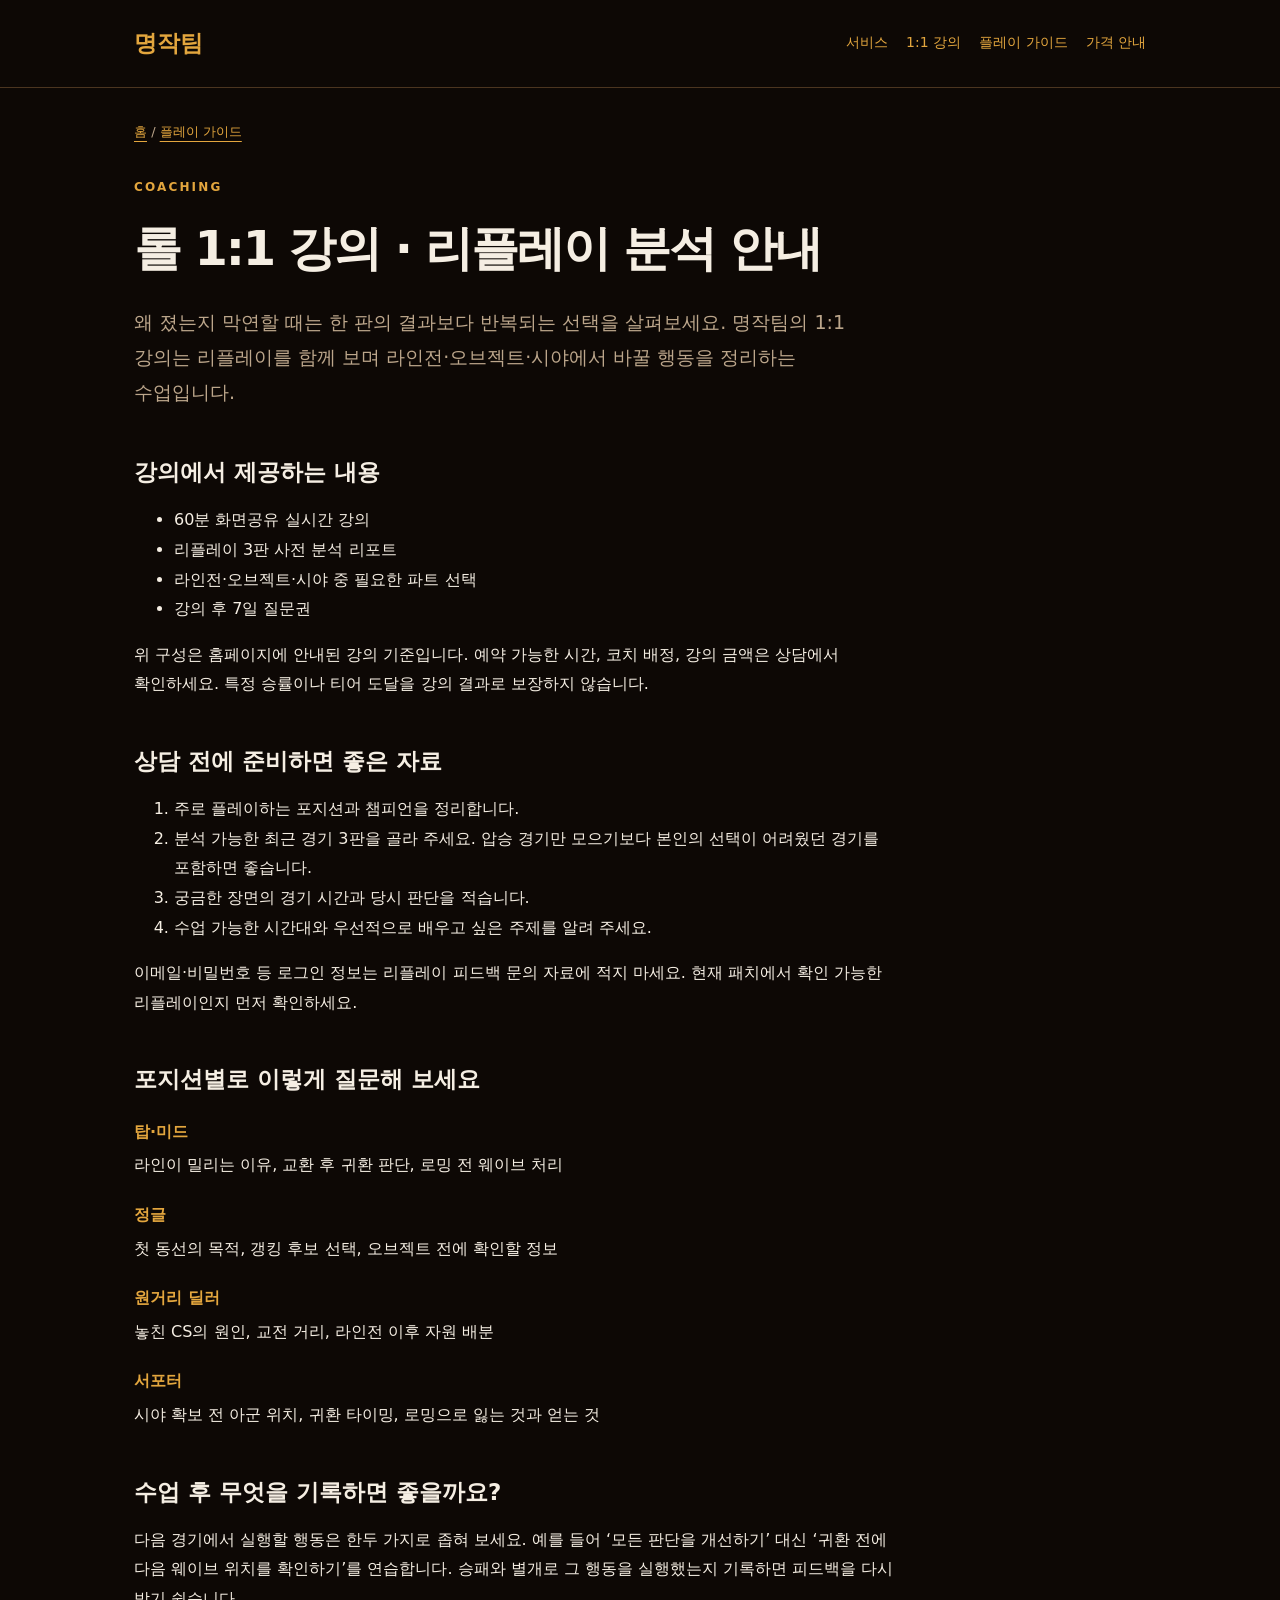
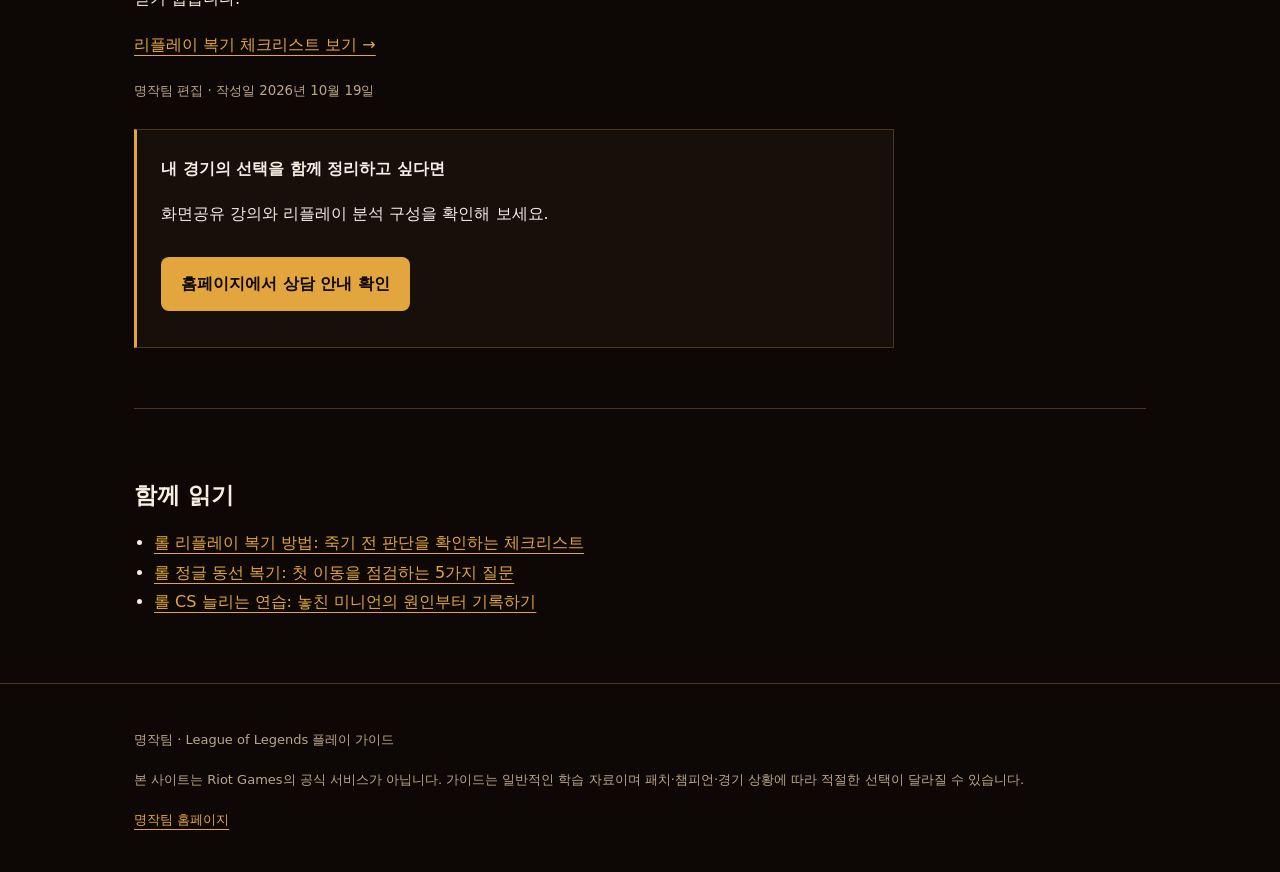
==== coaching/index.html @ a3a7dc5f "Add search verification, learning guides and social sharing metadata" ====
<!doctype html><html lang="ko"><head><meta charset="utf-8"><meta name="viewport" content="width=device-width,initial-scale=1"><title>롤 1:1 강의 · 리플레이 분석 안내 | 명작팀</title><meta name="description" content="명작팀의 60분 화면공유 강의와 리플레이 분석 방식, 수업 준비물, 포지션별 질문 방법을 확인하세요."><meta name="robots" content="index,follow,max-image-preview:large"><link rel="canonical" href="https://b38787-afk.github.io/lol-rank-landing/coaching/"><meta property="og:type" content="website"><meta property="og:locale" content="ko_KR"><meta property="og:site_name" content="명작팀"><meta property="og:title" content="롤 1:1 강의 · 리플레이 분석 안내 | 명작팀"><meta property="og:description" content="명작팀의 60분 화면공유 강의와 리플레이 분석 방식, 수업 준비물, 포지션별 질문 방법을 확인하세요."><meta property="og:url" content="https://b38787-afk.github.io/lol-rank-landing/coaching/"><meta property="og:image" content="https://b38787-afk.github.io/lol-rank-landing/assets/social-card.png"><meta property="og:image:width" content="1200"><meta property="og:image:height" content="630"><meta property="og:image:alt" content="명작팀 · 롤 랭크 서비스와 1:1 강의"><meta name="twitter:card" content="summary_large_image"><meta name="twitter:image" content="https://b38787-afk.github.io/lol-rank-landing/assets/social-card.png"><link rel="icon" href="https://b38787-afk.github.io/lol-rank-landing/assets/favicon.svg" type="image/svg+xml"><link rel="stylesheet" href="https://b38787-afk.github.io/lol-rank-landing/css/content.css"><script defer src="https://b38787-afk.github.io/lol-rank-landing/js/marketing-events.js"></script><script type="application/ld+json">{"@context":"https://schema.org","@type":"BreadcrumbList","itemListElement":[{"@type":"ListItem","position":1,"name":"명작팀","item":"https://b38787-afk.github.io/lol-rank-landing/"},{"@type":"ListItem","position":2,"name":"롤 1:1 강의 · 리플레이 분석 안내","item":"https://b38787-afk.github.io/lol-rank-landing/coaching/"}]}</script></head><body><header><div class="wrap"><a class="brand" href="https://b38787-afk.github.io/lol-rank-landing/">명작팀</a><nav aria-label="주 메뉴"><a href="https://b38787-afk.github.io/lol-rank-landing/#services">서비스</a><a href="https://b38787-afk.github.io/lol-rank-landing/coaching/">1:1 강의</a><a href="https://b38787-afk.github.io/lol-rank-landing/guides/">플레이 가이드</a><a href="https://b38787-afk.github.io/lol-rank-landing/#price">가격 안내</a></nav></div></header><main class="wrap"><p class="crumb"><a href="https://b38787-afk.github.io/lol-rank-landing/">홈</a> / <a href="https://b38787-afk.github.io/lol-rank-landing/guides/">플레이 가이드</a></p><article><p class="eyebrow">COACHING</p><h1>롤 1:1 강의 · 리플레이 분석 안내</h1>
<p class="lead">왜 졌는지 막연할 때는 한 판의 결과보다 반복되는 선택을 살펴보세요. 명작팀의 1:1 강의는 리플레이를 함께 보며 라인전·오브젝트·시야에서 바꿀 행동을 정리하는 수업입니다.</p>
<h2>강의에서 제공하는 내용</h2><ul><li>60분 화면공유 실시간 강의</li><li>리플레이 3판 사전 분석 리포트</li><li>라인전·오브젝트·시야 중 필요한 파트 선택</li><li>강의 후 7일 질문권</li></ul><p>위 구성은 홈페이지에 안내된 강의 기준입니다. 예약 가능한 시간, 코치 배정, 강의 금액은 상담에서 확인하세요. 특정 승률이나 티어 도달을 강의 결과로 보장하지 않습니다.</p>
<h2>상담 전에 준비하면 좋은 자료</h2><ol><li>주로 플레이하는 포지션과 챔피언을 정리합니다.</li><li>분석 가능한 최근 경기 3판을 골라 주세요. 압승 경기만 모으기보다 본인의 선택이 어려웠던 경기를 포함하면 좋습니다.</li><li>궁금한 장면의 경기 시간과 당시 판단을 적습니다.</li><li>수업 가능한 시간대와 우선적으로 배우고 싶은 주제를 알려 주세요.</li></ol><p>이메일·비밀번호 등 로그인 정보는 리플레이 피드백 문의 자료에 적지 마세요. 현재 패치에서 확인 가능한 리플레이인지 먼저 확인하세요.</p>
<h2>포지션별로 이렇게 질문해 보세요</h2><dl><dt>탑·미드</dt><dd>라인이 밀리는 이유, 교환 후 귀환 판단, 로밍 전 웨이브 처리</dd><dt>정글</dt><dd>첫 동선의 목적, 갱킹 후보 선택, 오브젝트 전에 확인할 정보</dd><dt>원거리 딜러</dt><dd>놓친 CS의 원인, 교전 거리, 라인전 이후 자원 배분</dd><dt>서포터</dt><dd>시야 확보 전 아군 위치, 귀환 타이밍, 로밍으로 잃는 것과 얻는 것</dd></dl>
<h2>수업 후 무엇을 기록하면 좋을까요?</h2><p>다음 경기에서 실행할 행동은 한두 가지로 좁혀 보세요. 예를 들어 ‘모든 판단을 개선하기’ 대신 ‘귀환 전에 다음 웨이브 위치를 확인하기’를 연습합니다. 승패와 별개로 그 행동을 실행했는지 기록하면 피드백을 다시 받기 쉽습니다.</p><p><a href="../guides/replay-review/">리플레이 복기 체크리스트 보기 →</a></p><p><small>명작팀 편집 · 작성일 2026년 10월 19일</small></p><div class="note"><strong>내 경기의 선택을 함께 정리하고 싶다면</strong><p>화면공유 강의와 리플레이 분석 구성을 확인해 보세요.</p><a class="cta" href="https://b38787-afk.github.io/lol-rank-landing/#contact">홈페이지에서 상담 안내 확인</a></div></article><aside class="related" aria-label="관련 가이드"><h2>함께 읽기</h2><ul><li><a href="https://b38787-afk.github.io/lol-rank-landing/guides/replay-review/">롤 리플레이 복기 방법: 죽기 전 판단을 확인하는 체크리스트</a></li><li><a href="https://b38787-afk.github.io/lol-rank-landing/guides/jungle-pathing/">롤 정글 동선 복기: 첫 이동을 점검하는 5가지 질문</a></li><li><a href="https://b38787-afk.github.io/lol-rank-landing/guides/cs-practice/">롤 CS 늘리는 연습: 놓친 미니언의 원인부터 기록하기</a></li></ul></aside></main><footer><div class="wrap"><p>명작팀 · League of Legends 플레이 가이드</p><p>본 사이트는 Riot Games의 공식 서비스가 아닙니다. 가이드는 일반적인 학습 자료이며 패치·챔피언·경기 상황에 따라 적절한 선택이 달라질 수 있습니다.</p><a href="https://b38787-afk.github.io/lol-rank-landing/">명작팀 홈페이지</a></div></footer></body></html>
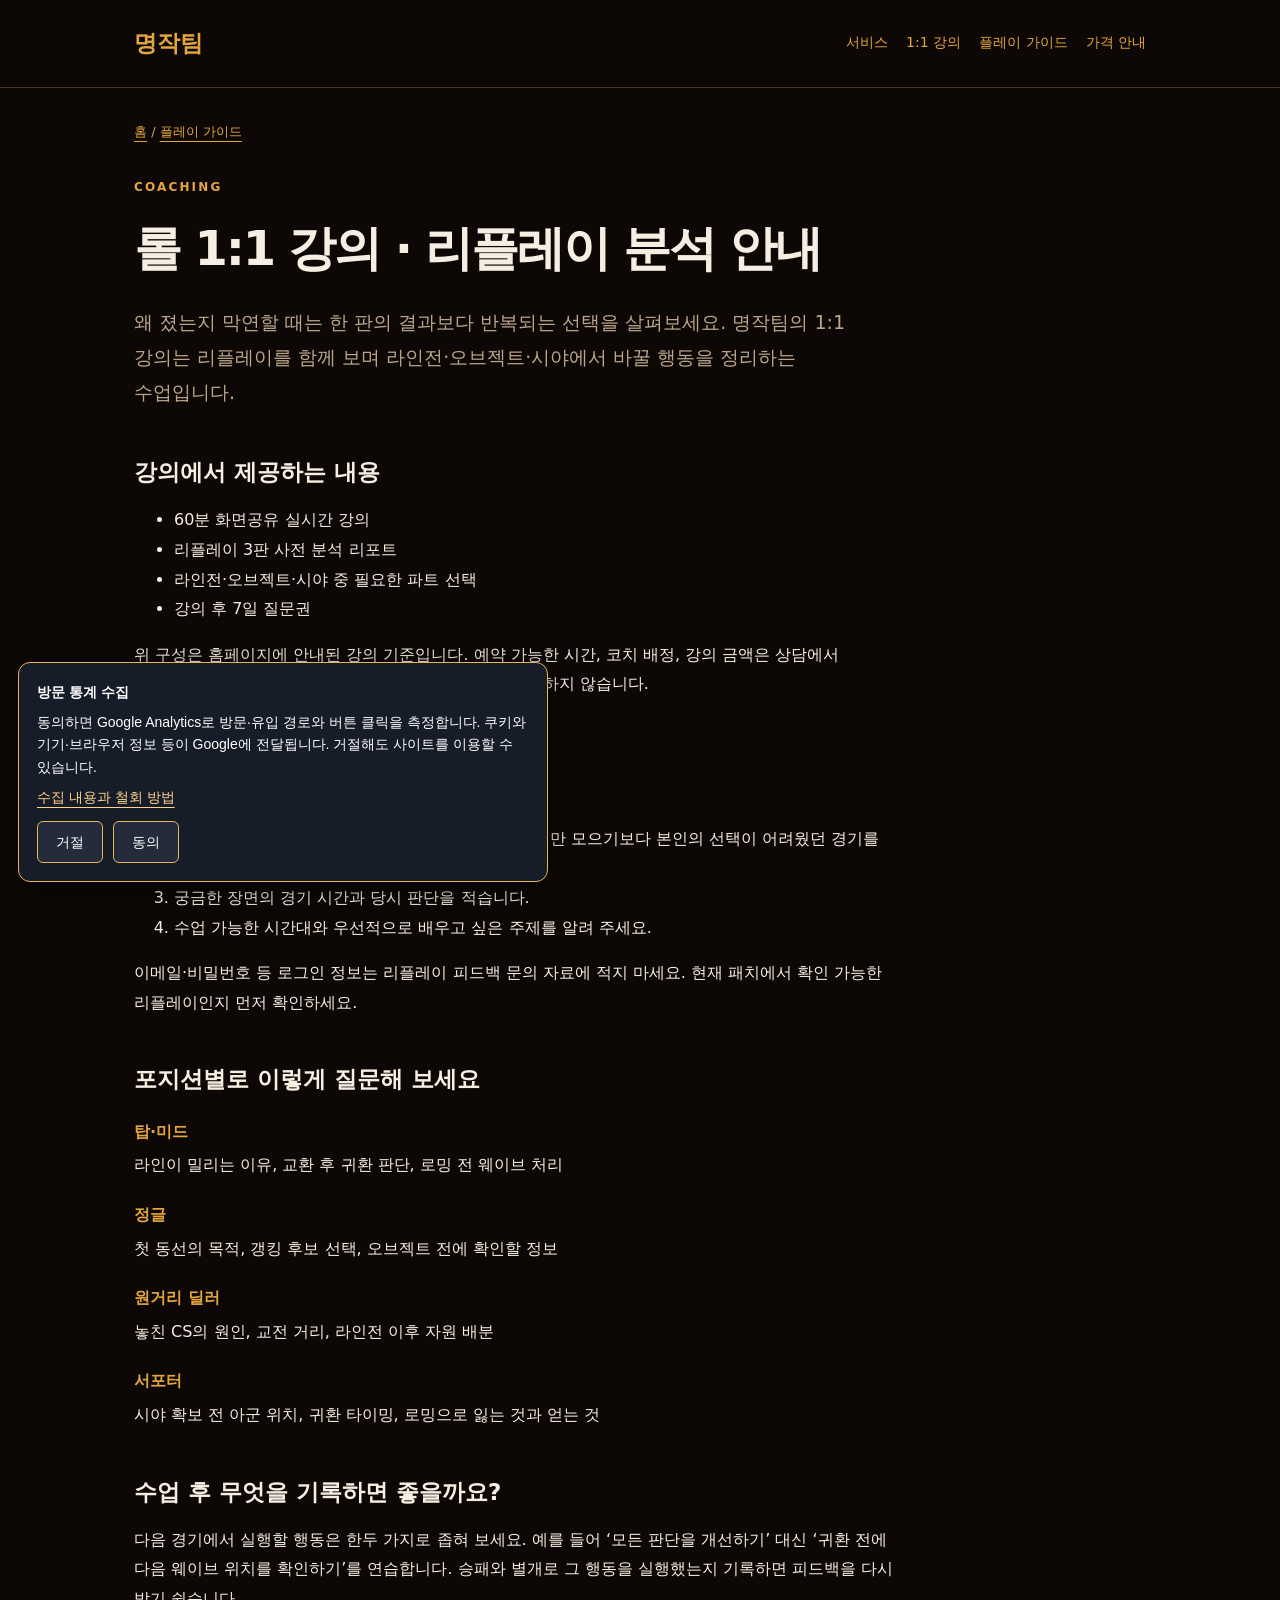
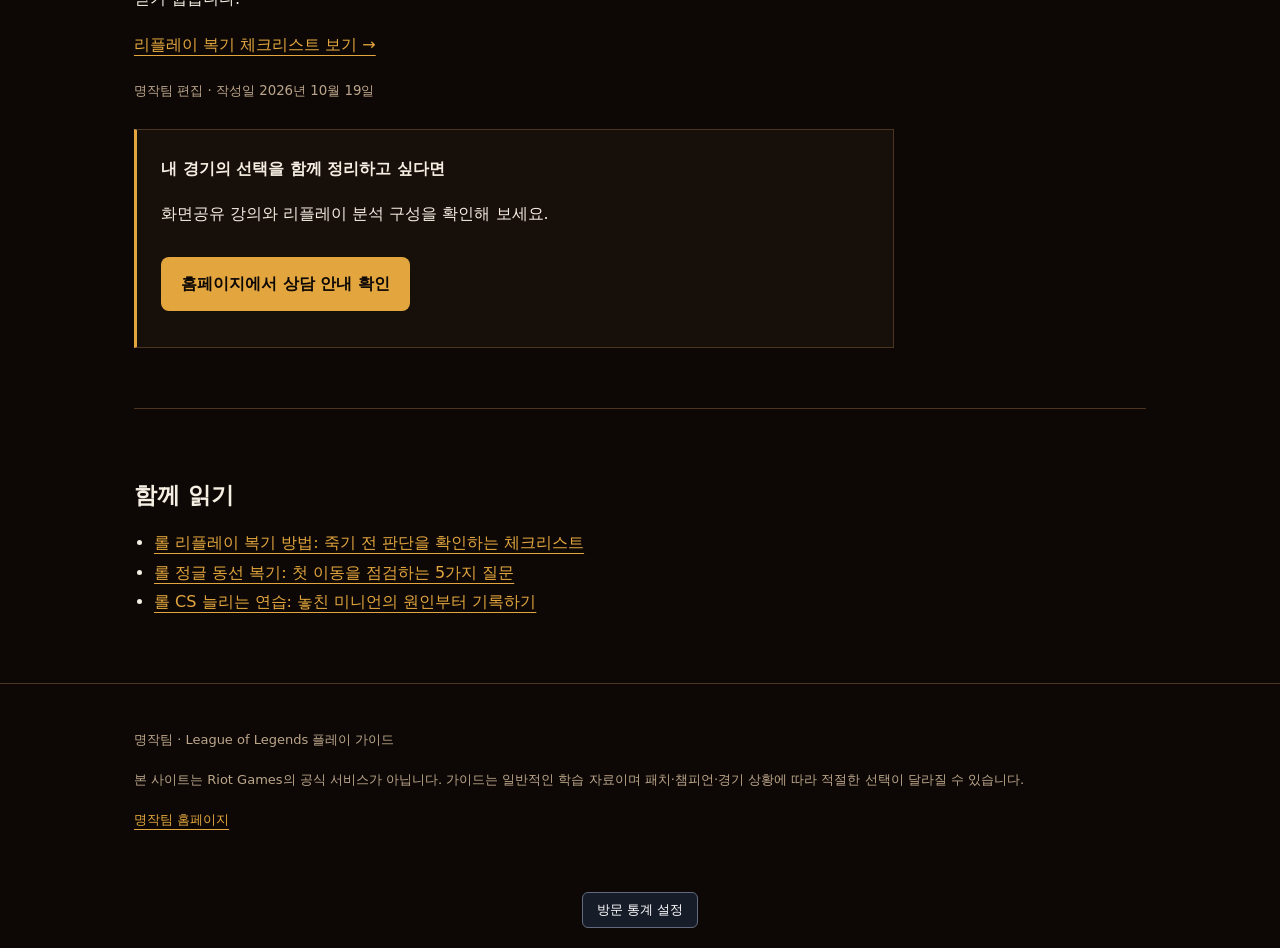
==== commit 75a649f3: "Connect consent-based Google Analytics with collection notice" ====
--- a/coaching/index.html
+++ b/coaching/index.html
@@ -1,4 +1,5 @@
-<!doctype html><html lang="ko"><head><meta charset="utf-8"><meta name="viewport" content="width=device-width,initial-scale=1"><title>롤 1:1 강의 · 리플레이 분석 안내 | 명작팀</title><meta name="description" content="명작팀의 60분 화면공유 강의와 리플레이 분석 방식, 수업 준비물, 포지션별 질문 방법을 확인하세요."><meta name="robots" content="index,follow,max-image-preview:large"><link rel="canonical" href="https://b38787-afk.github.io/lol-rank-landing/coaching/"><meta property="og:type" content="website"><meta property="og:locale" content="ko_KR"><meta property="og:site_name" content="명작팀"><meta property="og:title" content="롤 1:1 강의 · 리플레이 분석 안내 | 명작팀"><meta property="og:description" content="명작팀의 60분 화면공유 강의와 리플레이 분석 방식, 수업 준비물, 포지션별 질문 방법을 확인하세요."><meta property="og:url" content="https://b38787-afk.github.io/lol-rank-landing/coaching/"><meta property="og:image" content="https://b38787-afk.github.io/lol-rank-landing/assets/social-card.png"><meta property="og:image:width" content="1200"><meta property="og:image:height" content="630"><meta property="og:image:alt" content="명작팀 · 롤 랭크 서비스와 1:1 강의"><meta name="twitter:card" content="summary_large_image"><meta name="twitter:image" content="https://b38787-afk.github.io/lol-rank-landing/assets/social-card.png"><link rel="icon" href="https://b38787-afk.github.io/lol-rank-landing/assets/favicon.svg" type="image/svg+xml"><link rel="stylesheet" href="https://b38787-afk.github.io/lol-rank-landing/css/content.css"><script defer src="https://b38787-afk.github.io/lol-rank-landing/js/marketing-events.js"></script><script type="application/ld+json">{"@context":"https://schema.org","@type":"BreadcrumbList","itemListElement":[{"@type":"ListItem","position":1,"name":"명작팀","item":"https://b38787-afk.github.io/lol-rank-landing/"},{"@type":"ListItem","position":2,"name":"롤 1:1 강의 · 리플레이 분석 안내","item":"https://b38787-afk.github.io/lol-rank-landing/coaching/"}]}</script></head><body><header><div class="wrap"><a class="brand" href="https://b38787-afk.github.io/lol-rank-landing/">명작팀</a><nav aria-label="주 메뉴"><a href="https://b38787-afk.github.io/lol-rank-landing/#services">서비스</a><a href="https://b38787-afk.github.io/lol-rank-landing/coaching/">1:1 강의</a><a href="https://b38787-afk.github.io/lol-rank-landing/guides/">플레이 가이드</a><a href="https://b38787-afk.github.io/lol-rank-landing/#price">가격 안내</a></nav></div></header><main class="wrap"><p class="crumb"><a href="https://b38787-afk.github.io/lol-rank-landing/">홈</a> / <a href="https://b38787-afk.github.io/lol-rank-landing/guides/">플레이 가이드</a></p><article><p class="eyebrow">COACHING</p><h1>롤 1:1 강의 · 리플레이 분석 안내</h1>
+<!doctype html><html lang="ko"><head><meta charset="utf-8"><meta name="viewport" content="width=device-width,initial-scale=1"><title>롤 1:1 강의 · 리플레이 분석 안내 | 명작팀</title><meta name="description" content="명작팀의 60분 화면공유 강의와 리플레이 분석 방식, 수업 준비물, 포지션별 질문 방법을 확인하세요."><meta name="robots" content="index,follow,max-image-preview:large"><link rel="canonical" href="https://b38787-afk.github.io/lol-rank-landing/coaching/"><meta property="og:type" content="website"><meta property="og:locale" content="ko_KR"><meta property="og:site_name" content="명작팀"><meta property="og:title" content="롤 1:1 강의 · 리플레이 분석 안내 | 명작팀"><meta property="og:description" content="명작팀의 60분 화면공유 강의와 리플레이 분석 방식, 수업 준비물, 포지션별 질문 방법을 확인하세요."><meta property="og:url" content="https://b38787-afk.github.io/lol-rank-landing/coaching/"><meta property="og:image" content="https://b38787-afk.github.io/lol-rank-landing/assets/social-card.png"><meta property="og:image:width" content="1200"><meta property="og:image:height" content="630"><meta property="og:image:alt" content="명작팀 · 롤 랭크 서비스와 1:1 강의"><meta name="twitter:card" content="summary_large_image"><meta name="twitter:image" content="https://b38787-afk.github.io/lol-rank-landing/assets/social-card.png"><link rel="icon" href="https://b38787-afk.github.io/lol-rank-landing/assets/favicon.svg" type="image/svg+xml"><link rel="stylesheet" href="https://b38787-afk.github.io/lol-rank-landing/css/content.css"><script defer src="https://b38787-afk.github.io/lol-rank-landing/js/marketing-events.js"></script><script type="application/ld+json">{"@context":"https://schema.org","@type":"BreadcrumbList","itemListElement":[{"@type":"ListItem","position":1,"name":"명작팀","item":"https://b38787-afk.github.io/lol-rank-landing/"},{"@type":"ListItem","position":2,"name":"롤 1:1 강의 · 리플레이 분석 안내","item":"https://b38787-afk.github.io/lol-rank-landing/coaching/"}]}</script><link rel="alternate" type="application/rss+xml" title="명작팀 플레이 가이드" href="https://b38787-afk.github.io/lol-rank-landing/feed.xml"><script defer src="../js/analytics.js"></script>
+</head><body><header><div class="wrap"><a class="brand" href="https://b38787-afk.github.io/lol-rank-landing/">명작팀</a><nav aria-label="주 메뉴"><a href="https://b38787-afk.github.io/lol-rank-landing/#services">서비스</a><a href="https://b38787-afk.github.io/lol-rank-landing/coaching/">1:1 강의</a><a href="https://b38787-afk.github.io/lol-rank-landing/guides/">플레이 가이드</a><a href="https://b38787-afk.github.io/lol-rank-landing/pricing/">가격 안내</a></nav></div></header><main class="wrap"><p class="crumb"><a href="https://b38787-afk.github.io/lol-rank-landing/">홈</a> / <a href="https://b38787-afk.github.io/lol-rank-landing/guides/">플레이 가이드</a></p><article><p class="eyebrow">COACHING</p><h1>롤 1:1 강의 · 리플레이 분석 안내</h1>
 <p class="lead">왜 졌는지 막연할 때는 한 판의 결과보다 반복되는 선택을 살펴보세요. 명작팀의 1:1 강의는 리플레이를 함께 보며 라인전·오브젝트·시야에서 바꿀 행동을 정리하는 수업입니다.</p>
 <h2>강의에서 제공하는 내용</h2><ul><li>60분 화면공유 실시간 강의</li><li>리플레이 3판 사전 분석 리포트</li><li>라인전·오브젝트·시야 중 필요한 파트 선택</li><li>강의 후 7일 질문권</li></ul><p>위 구성은 홈페이지에 안내된 강의 기준입니다. 예약 가능한 시간, 코치 배정, 강의 금액은 상담에서 확인하세요. 특정 승률이나 티어 도달을 강의 결과로 보장하지 않습니다.</p>
 <h2>상담 전에 준비하면 좋은 자료</h2><ol><li>주로 플레이하는 포지션과 챔피언을 정리합니다.</li><li>분석 가능한 최근 경기 3판을 골라 주세요. 압승 경기만 모으기보다 본인의 선택이 어려웠던 경기를 포함하면 좋습니다.</li><li>궁금한 장면의 경기 시간과 당시 판단을 적습니다.</li><li>수업 가능한 시간대와 우선적으로 배우고 싶은 주제를 알려 주세요.</li></ol><p>이메일·비밀번호 등 로그인 정보는 리플레이 피드백 문의 자료에 적지 마세요. 현재 패치에서 확인 가능한 리플레이인지 먼저 확인하세요.</p>
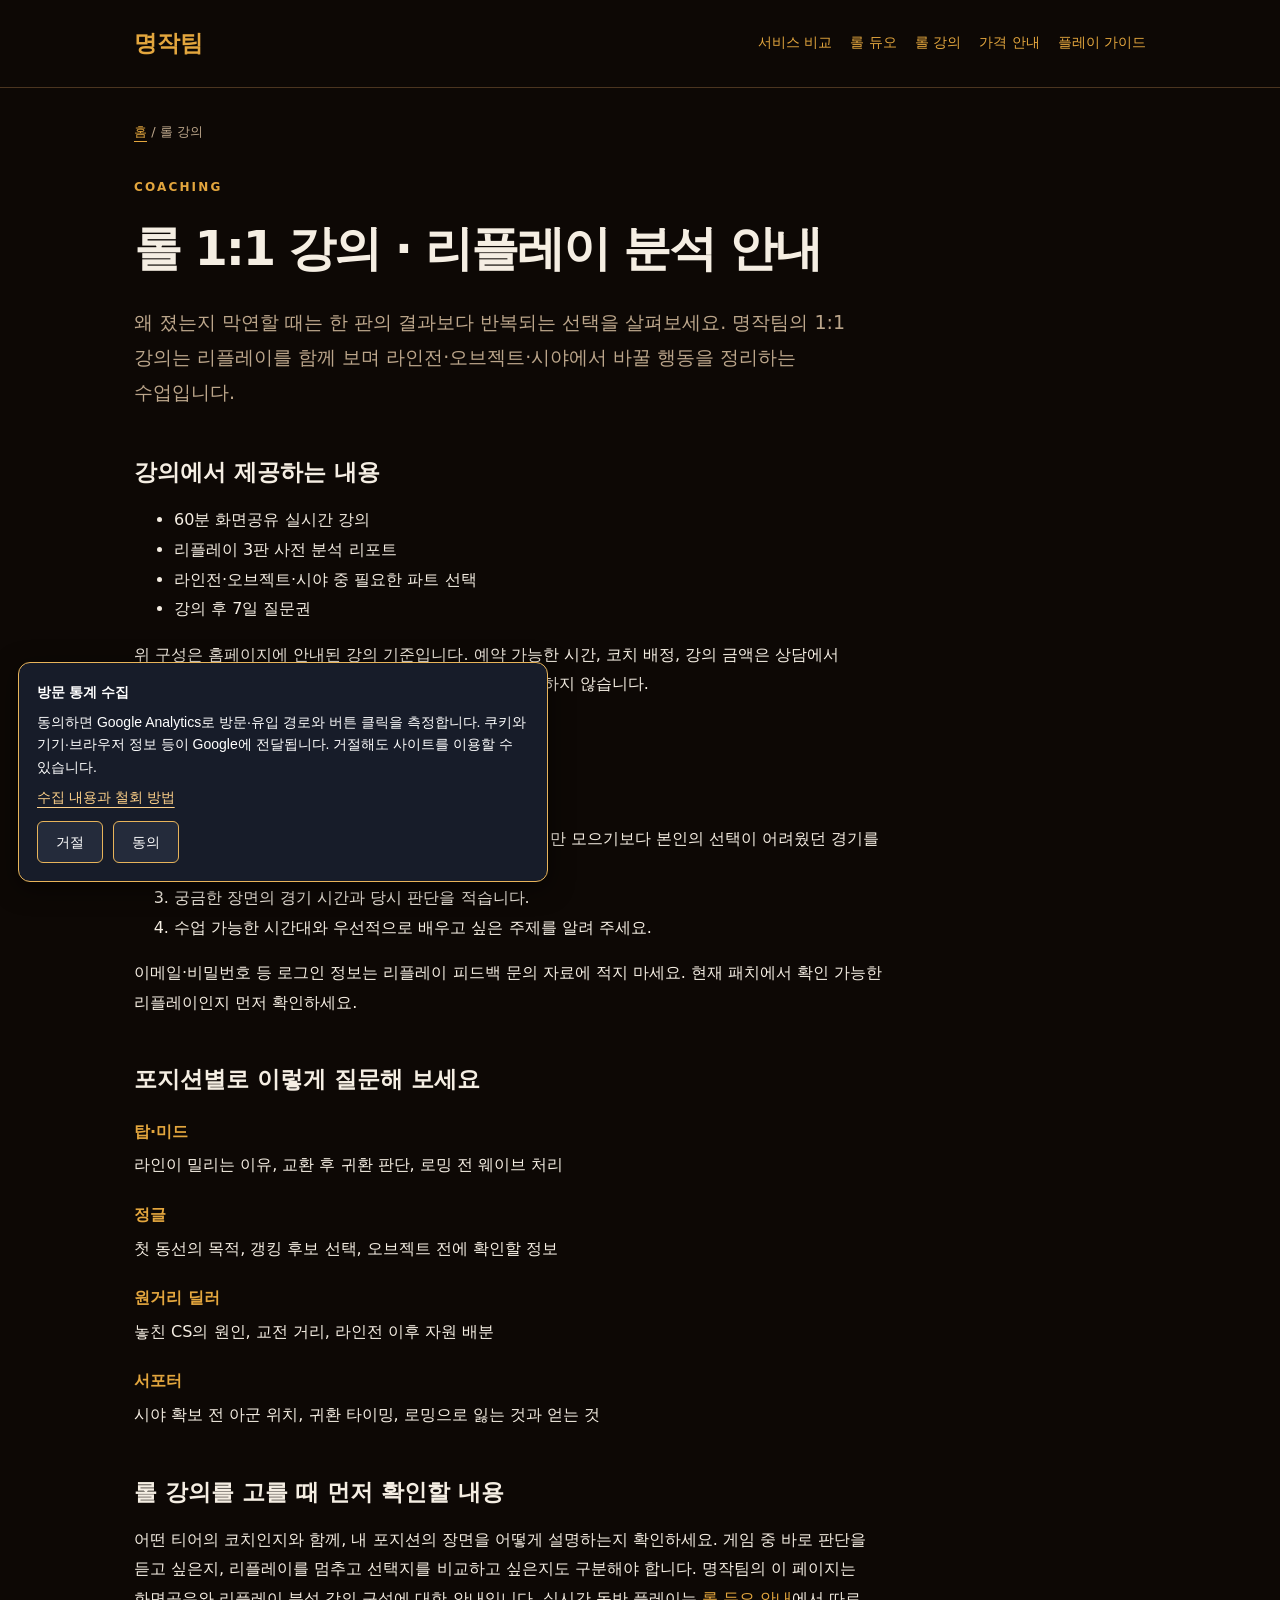
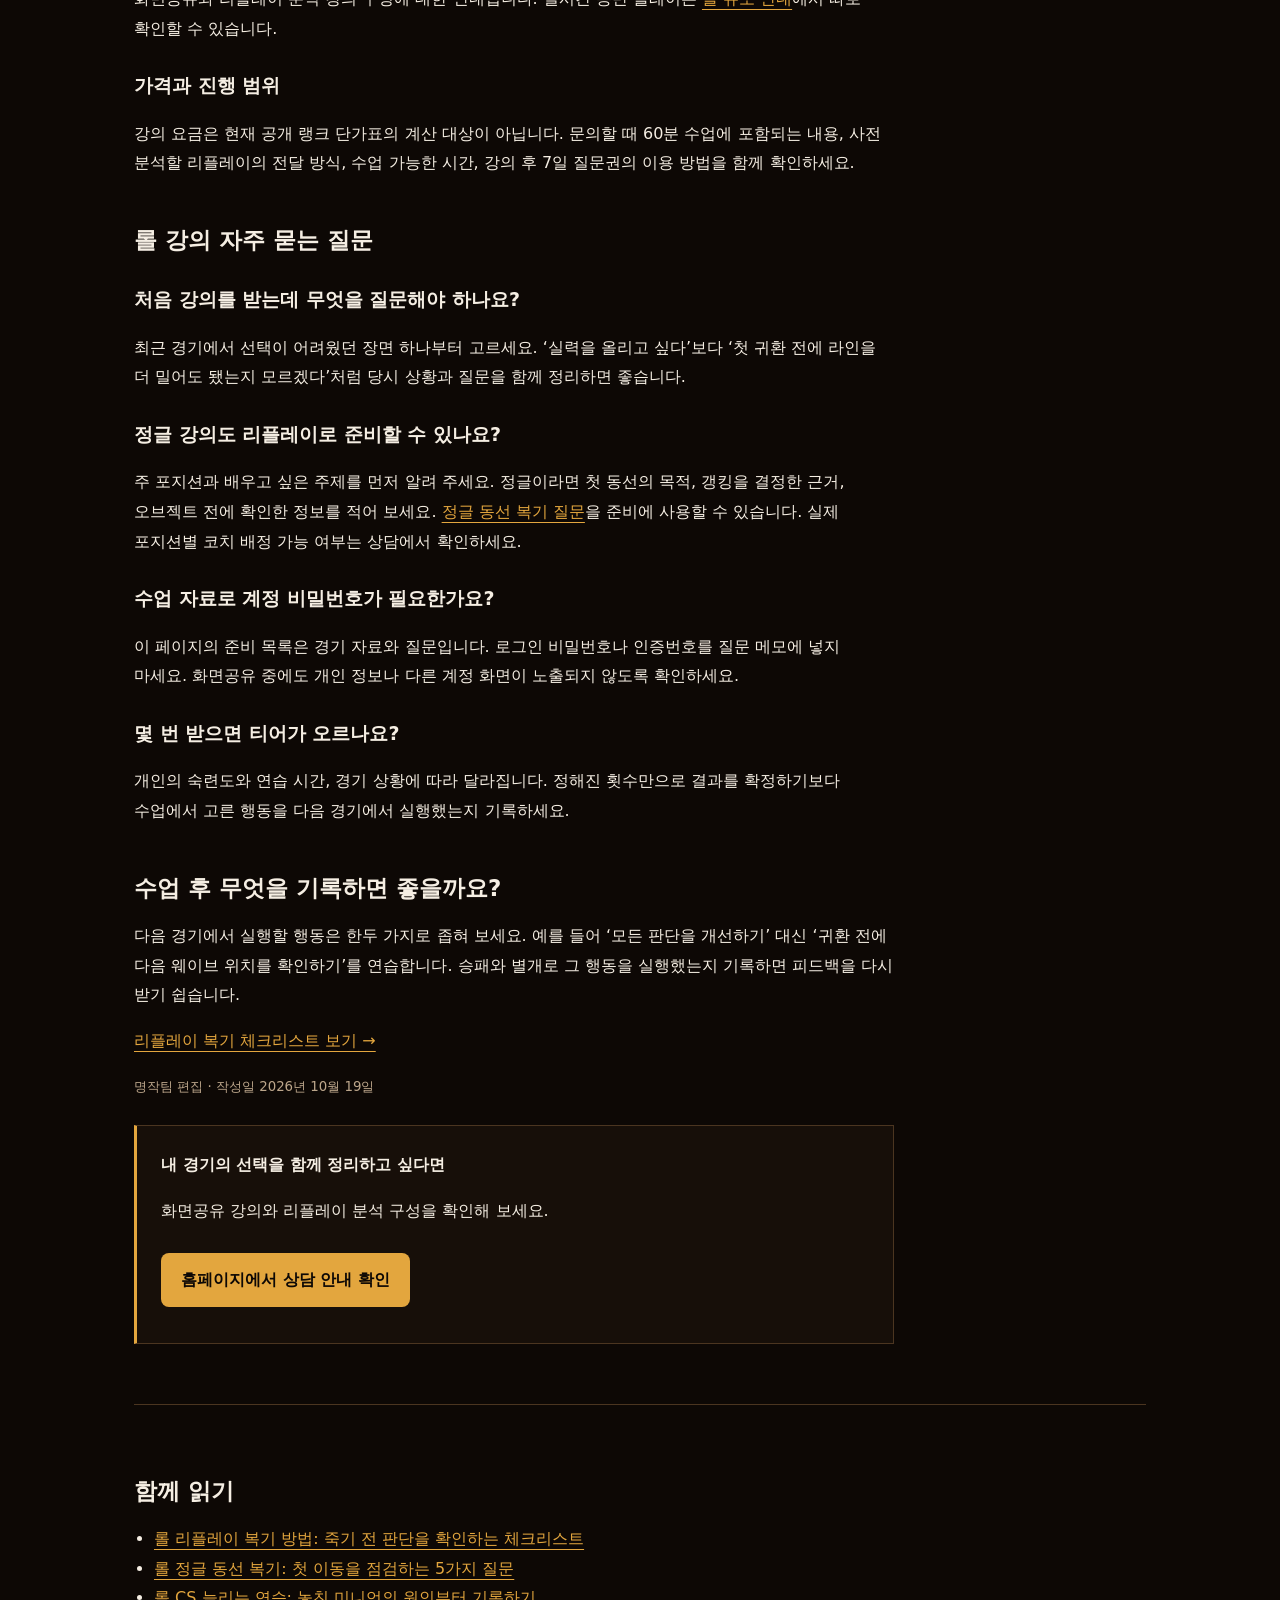
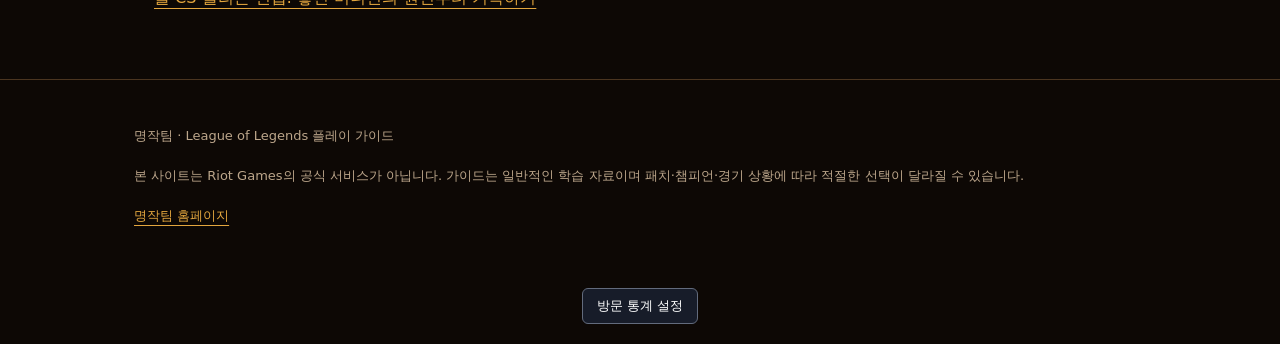
==== commit 208c52f9: "Add useful keyword landing pages and clarify service navigation" ====
--- a/coaching/index.html
+++ b/coaching/index.html
@@ -1,7 +1,7 @@
 <!doctype html><html lang="ko"><head><meta charset="utf-8"><meta name="viewport" content="width=device-width,initial-scale=1"><title>롤 1:1 강의 · 리플레이 분석 안내 | 명작팀</title><meta name="description" content="명작팀의 60분 화면공유 강의와 리플레이 분석 방식, 수업 준비물, 포지션별 질문 방법을 확인하세요."><meta name="robots" content="index,follow,max-image-preview:large"><link rel="canonical" href="https://b38787-afk.github.io/lol-rank-landing/coaching/"><meta property="og:type" content="website"><meta property="og:locale" content="ko_KR"><meta property="og:site_name" content="명작팀"><meta property="og:title" content="롤 1:1 강의 · 리플레이 분석 안내 | 명작팀"><meta property="og:description" content="명작팀의 60분 화면공유 강의와 리플레이 분석 방식, 수업 준비물, 포지션별 질문 방법을 확인하세요."><meta property="og:url" content="https://b38787-afk.github.io/lol-rank-landing/coaching/"><meta property="og:image" content="https://b38787-afk.github.io/lol-rank-landing/assets/social-card.png"><meta property="og:image:width" content="1200"><meta property="og:image:height" content="630"><meta property="og:image:alt" content="명작팀 · 롤 랭크 서비스와 1:1 강의"><meta name="twitter:card" content="summary_large_image"><meta name="twitter:image" content="https://b38787-afk.github.io/lol-rank-landing/assets/social-card.png"><link rel="icon" href="https://b38787-afk.github.io/lol-rank-landing/assets/favicon.svg" type="image/svg+xml"><link rel="stylesheet" href="https://b38787-afk.github.io/lol-rank-landing/css/content.css"><script defer src="https://b38787-afk.github.io/lol-rank-landing/js/marketing-events.js"></script><script type="application/ld+json">{"@context":"https://schema.org","@type":"BreadcrumbList","itemListElement":[{"@type":"ListItem","position":1,"name":"명작팀","item":"https://b38787-afk.github.io/lol-rank-landing/"},{"@type":"ListItem","position":2,"name":"롤 1:1 강의 · 리플레이 분석 안내","item":"https://b38787-afk.github.io/lol-rank-landing/coaching/"}]}</script><link rel="alternate" type="application/rss+xml" title="명작팀 플레이 가이드" href="https://b38787-afk.github.io/lol-rank-landing/feed.xml"><script defer src="../js/analytics.js"></script>
-</head><body><header><div class="wrap"><a class="brand" href="https://b38787-afk.github.io/lol-rank-landing/">명작팀</a><nav aria-label="주 메뉴"><a href="https://b38787-afk.github.io/lol-rank-landing/#services">서비스</a><a href="https://b38787-afk.github.io/lol-rank-landing/coaching/">1:1 강의</a><a href="https://b38787-afk.github.io/lol-rank-landing/guides/">플레이 가이드</a><a href="https://b38787-afk.github.io/lol-rank-landing/pricing/">가격 안내</a></nav></div></header><main class="wrap"><p class="crumb"><a href="https://b38787-afk.github.io/lol-rank-landing/">홈</a> / <a href="https://b38787-afk.github.io/lol-rank-landing/guides/">플레이 가이드</a></p><article><p class="eyebrow">COACHING</p><h1>롤 1:1 강의 · 리플레이 분석 안내</h1>
+<script type="application/ld+json">{"@context":"https://schema.org","@type":"Service","name":"롤 1:1 화면공유 강의와 리플레이 분석","url":"https://b38787-afk.github.io/lol-rank-landing/coaching/","description":"60분 화면공유 강의, 리플레이 3판 사전 분석 리포트, 강의 후 7일 질문권. 요금과 배정 가능 여부는 상담 확인.","provider":{"@type":"Organization","name":"명작팀","url":"https://b38787-afk.github.io/lol-rank-landing/"}}</script></head><body><header><div class="wrap"><a class="brand" href="https://b38787-afk.github.io/lol-rank-landing/">명작팀</a><nav aria-label="주 메뉴"><a href="https://b38787-afk.github.io/lol-rank-landing/rank-services/">서비스 비교</a><a href="https://b38787-afk.github.io/lol-rank-landing/duo/">롤 듀오</a><a href="https://b38787-afk.github.io/lol-rank-landing/coaching/">롤 강의</a><a href="https://b38787-afk.github.io/lol-rank-landing/pricing/">가격 안내</a><a href="https://b38787-afk.github.io/lol-rank-landing/guides/">플레이 가이드</a></nav></div></header><main class="wrap"><p class="crumb"><a href="https://b38787-afk.github.io/lol-rank-landing/">홈</a> / 롤 강의</p><article><p class="eyebrow">COACHING</p><h1>롤 1:1 강의 · 리플레이 분석 안내</h1>
 <p class="lead">왜 졌는지 막연할 때는 한 판의 결과보다 반복되는 선택을 살펴보세요. 명작팀의 1:1 강의는 리플레이를 함께 보며 라인전·오브젝트·시야에서 바꿀 행동을 정리하는 수업입니다.</p>
 <h2>강의에서 제공하는 내용</h2><ul><li>60분 화면공유 실시간 강의</li><li>리플레이 3판 사전 분석 리포트</li><li>라인전·오브젝트·시야 중 필요한 파트 선택</li><li>강의 후 7일 질문권</li></ul><p>위 구성은 홈페이지에 안내된 강의 기준입니다. 예약 가능한 시간, 코치 배정, 강의 금액은 상담에서 확인하세요. 특정 승률이나 티어 도달을 강의 결과로 보장하지 않습니다.</p>
 <h2>상담 전에 준비하면 좋은 자료</h2><ol><li>주로 플레이하는 포지션과 챔피언을 정리합니다.</li><li>분석 가능한 최근 경기 3판을 골라 주세요. 압승 경기만 모으기보다 본인의 선택이 어려웠던 경기를 포함하면 좋습니다.</li><li>궁금한 장면의 경기 시간과 당시 판단을 적습니다.</li><li>수업 가능한 시간대와 우선적으로 배우고 싶은 주제를 알려 주세요.</li></ol><p>이메일·비밀번호 등 로그인 정보는 리플레이 피드백 문의 자료에 적지 마세요. 현재 패치에서 확인 가능한 리플레이인지 먼저 확인하세요.</p>
 <h2>포지션별로 이렇게 질문해 보세요</h2><dl><dt>탑·미드</dt><dd>라인이 밀리는 이유, 교환 후 귀환 판단, 로밍 전 웨이브 처리</dd><dt>정글</dt><dd>첫 동선의 목적, 갱킹 후보 선택, 오브젝트 전에 확인할 정보</dd><dt>원거리 딜러</dt><dd>놓친 CS의 원인, 교전 거리, 라인전 이후 자원 배분</dd><dt>서포터</dt><dd>시야 확보 전 아군 위치, 귀환 타이밍, 로밍으로 잃는 것과 얻는 것</dd></dl>
-<h2>수업 후 무엇을 기록하면 좋을까요?</h2><p>다음 경기에서 실행할 행동은 한두 가지로 좁혀 보세요. 예를 들어 ‘모든 판단을 개선하기’ 대신 ‘귀환 전에 다음 웨이브 위치를 확인하기’를 연습합니다. 승패와 별개로 그 행동을 실행했는지 기록하면 피드백을 다시 받기 쉽습니다.</p><p><a href="../guides/replay-review/">리플레이 복기 체크리스트 보기 →</a></p><p><small>명작팀 편집 · 작성일 2026년 10월 19일</small></p><div class="note"><strong>내 경기의 선택을 함께 정리하고 싶다면</strong><p>화면공유 강의와 리플레이 분석 구성을 확인해 보세요.</p><a class="cta" href="https://b38787-afk.github.io/lol-rank-landing/#contact">홈페이지에서 상담 안내 확인</a></div></article><aside class="related" aria-label="관련 가이드"><h2>함께 읽기</h2><ul><li><a href="https://b38787-afk.github.io/lol-rank-landing/guides/replay-review/">롤 리플레이 복기 방법: 죽기 전 판단을 확인하는 체크리스트</a></li><li><a href="https://b38787-afk.github.io/lol-rank-landing/guides/jungle-pathing/">롤 정글 동선 복기: 첫 이동을 점검하는 5가지 질문</a></li><li><a href="https://b38787-afk.github.io/lol-rank-landing/guides/cs-practice/">롤 CS 늘리는 연습: 놓친 미니언의 원인부터 기록하기</a></li></ul></aside></main><footer><div class="wrap"><p>명작팀 · League of Legends 플레이 가이드</p><p>본 사이트는 Riot Games의 공식 서비스가 아닙니다. 가이드는 일반적인 학습 자료이며 패치·챔피언·경기 상황에 따라 적절한 선택이 달라질 수 있습니다.</p><a href="https://b38787-afk.github.io/lol-rank-landing/">명작팀 홈페이지</a></div></footer></body></html>+<section aria-labelledby="choose-lesson"><h2 id="choose-lesson">롤 강의를 고를 때 먼저 확인할 내용</h2><p>어떤 티어의 코치인지와 함께, 내 포지션의 장면을 어떻게 설명하는지 확인하세요. 게임 중 바로 판단을 듣고 싶은지, 리플레이를 멈추고 선택지를 비교하고 싶은지도 구분해야 합니다. 명작팀의 이 페이지는 화면공유와 리플레이 분석 강의 구성에 대한 안내입니다. 실시간 동반 플레이는 <a href="https://b38787-afk.github.io/lol-rank-landing/duo/">롤 듀오 안내</a>에서 따로 확인할 수 있습니다.</p><h3>가격과 진행 범위</h3><p>강의 요금은 현재 공개 랭크 단가표의 계산 대상이 아닙니다. 문의할 때 60분 수업에 포함되는 내용, 사전 분석할 리플레이의 전달 방식, 수업 가능한 시간, 강의 후 7일 질문권의 이용 방법을 함께 확인하세요.</p></section><section aria-labelledby="lesson-questions"><h2 id="lesson-questions">롤 강의 자주 묻는 질문</h2><h3>처음 강의를 받는데 무엇을 질문해야 하나요?</h3><p>최근 경기에서 선택이 어려웠던 장면 하나부터 고르세요. ‘실력을 올리고 싶다’보다 ‘첫 귀환 전에 라인을 더 밀어도 됐는지 모르겠다’처럼 당시 상황과 질문을 함께 정리하면 좋습니다.</p><h3>정글 강의도 리플레이로 준비할 수 있나요?</h3><p>주 포지션과 배우고 싶은 주제를 먼저 알려 주세요. 정글이라면 첫 동선의 목적, 갱킹을 결정한 근거, 오브젝트 전에 확인한 정보를 적어 보세요. <a href="https://b38787-afk.github.io/lol-rank-landing/guides/jungle-pathing/">정글 동선 복기 질문</a>을 준비에 사용할 수 있습니다. 실제 포지션별 코치 배정 가능 여부는 상담에서 확인하세요.</p><h3>수업 자료로 계정 비밀번호가 필요한가요?</h3><p>이 페이지의 준비 목록은 경기 자료와 질문입니다. 로그인 비밀번호나 인증번호를 질문 메모에 넣지 마세요. 화면공유 중에도 개인 정보나 다른 계정 화면이 노출되지 않도록 확인하세요.</p><h3>몇 번 받으면 티어가 오르나요?</h3><p>개인의 숙련도와 연습 시간, 경기 상황에 따라 달라집니다. 정해진 횟수만으로 결과를 확정하기보다 수업에서 고른 행동을 다음 경기에서 실행했는지 기록하세요.</p></section><h2>수업 후 무엇을 기록하면 좋을까요?</h2><p>다음 경기에서 실행할 행동은 한두 가지로 좁혀 보세요. 예를 들어 ‘모든 판단을 개선하기’ 대신 ‘귀환 전에 다음 웨이브 위치를 확인하기’를 연습합니다. 승패와 별개로 그 행동을 실행했는지 기록하면 피드백을 다시 받기 쉽습니다.</p><p><a href="../guides/replay-review/">리플레이 복기 체크리스트 보기 →</a></p><p><small>명작팀 편집 · 작성일 2026년 10월 19일</small></p><div class="note"><strong>내 경기의 선택을 함께 정리하고 싶다면</strong><p>화면공유 강의와 리플레이 분석 구성을 확인해 보세요.</p><a class="cta" href="https://b38787-afk.github.io/lol-rank-landing/#contact">홈페이지에서 상담 안내 확인</a></div></article><aside class="related" aria-label="관련 가이드"><h2>함께 읽기</h2><ul><li><a href="https://b38787-afk.github.io/lol-rank-landing/guides/replay-review/">롤 리플레이 복기 방법: 죽기 전 판단을 확인하는 체크리스트</a></li><li><a href="https://b38787-afk.github.io/lol-rank-landing/guides/jungle-pathing/">롤 정글 동선 복기: 첫 이동을 점검하는 5가지 질문</a></li><li><a href="https://b38787-afk.github.io/lol-rank-landing/guides/cs-practice/">롤 CS 늘리는 연습: 놓친 미니언의 원인부터 기록하기</a></li></ul></aside></main><footer><div class="wrap"><p>명작팀 · League of Legends 플레이 가이드</p><p>본 사이트는 Riot Games의 공식 서비스가 아닙니다. 가이드는 일반적인 학습 자료이며 패치·챔피언·경기 상황에 따라 적절한 선택이 달라질 수 있습니다.</p><a href="https://b38787-afk.github.io/lol-rank-landing/">명작팀 홈페이지</a></div></footer></body></html>
